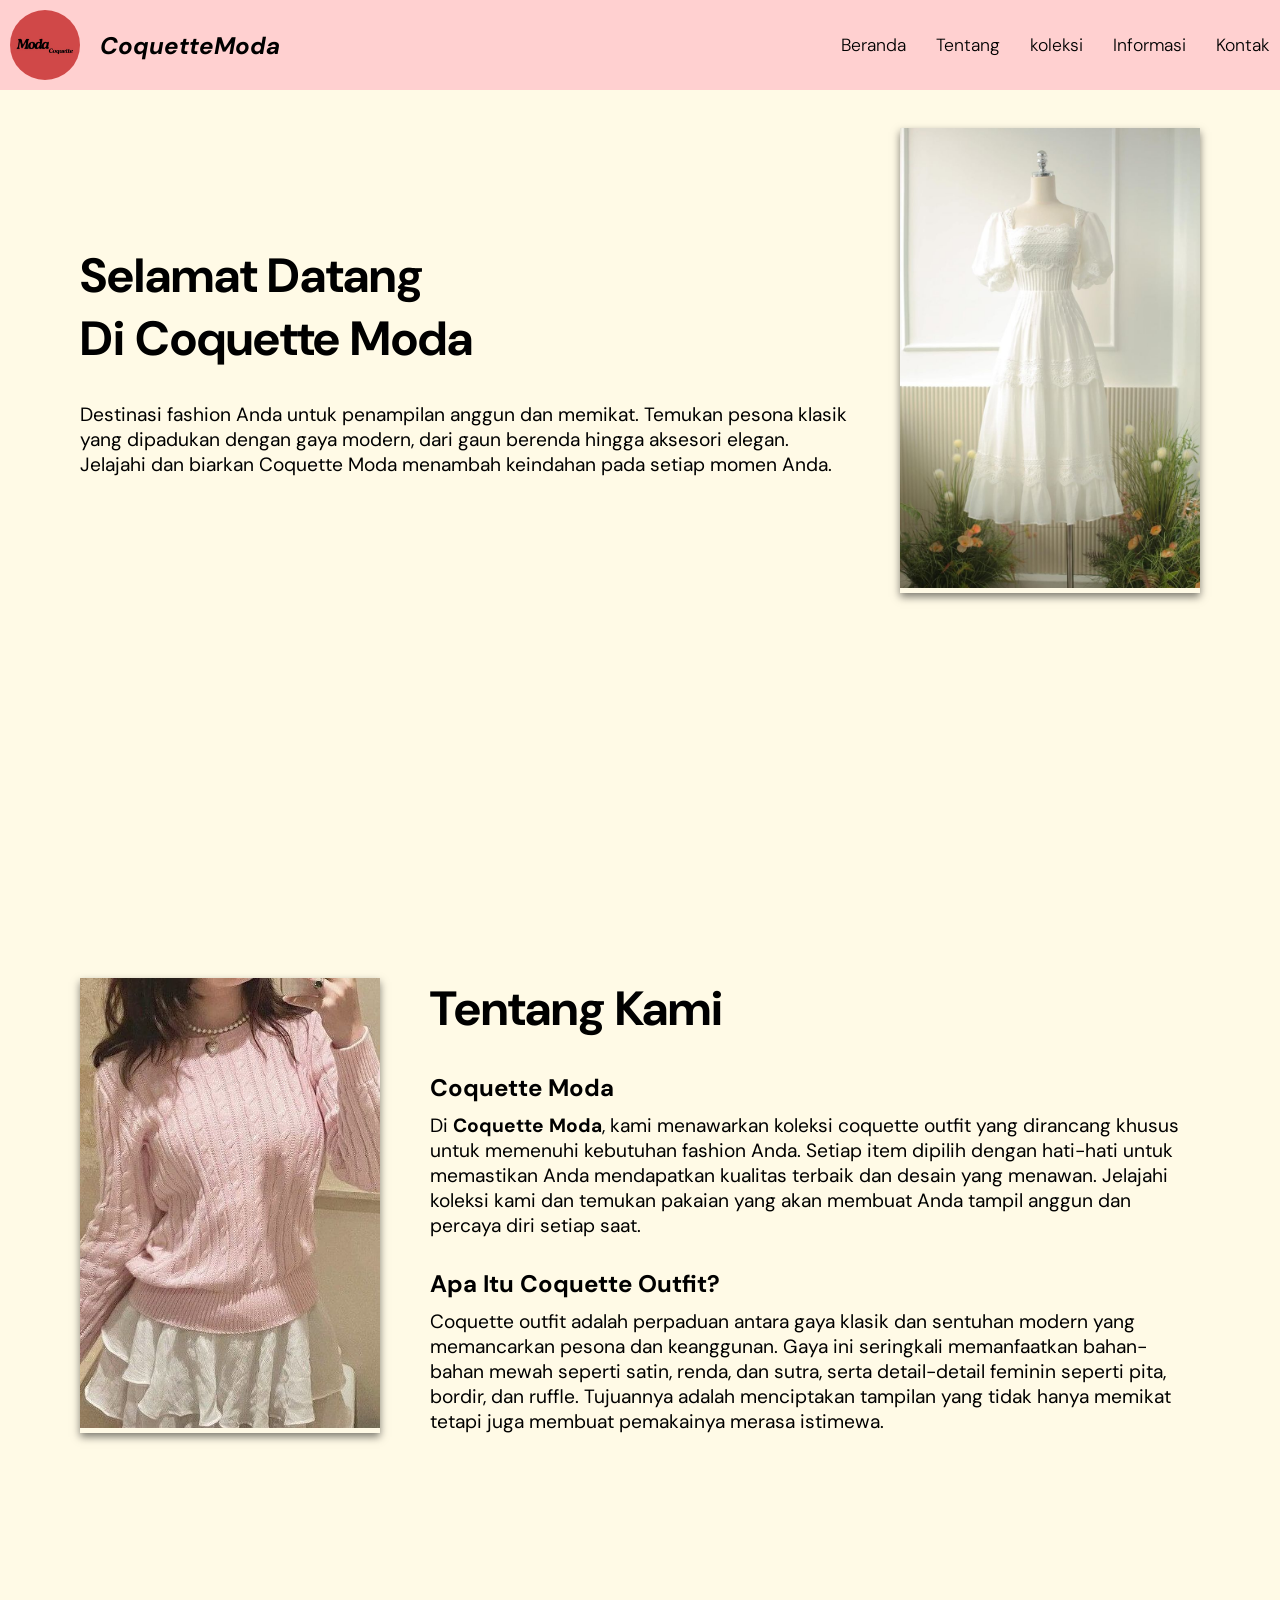
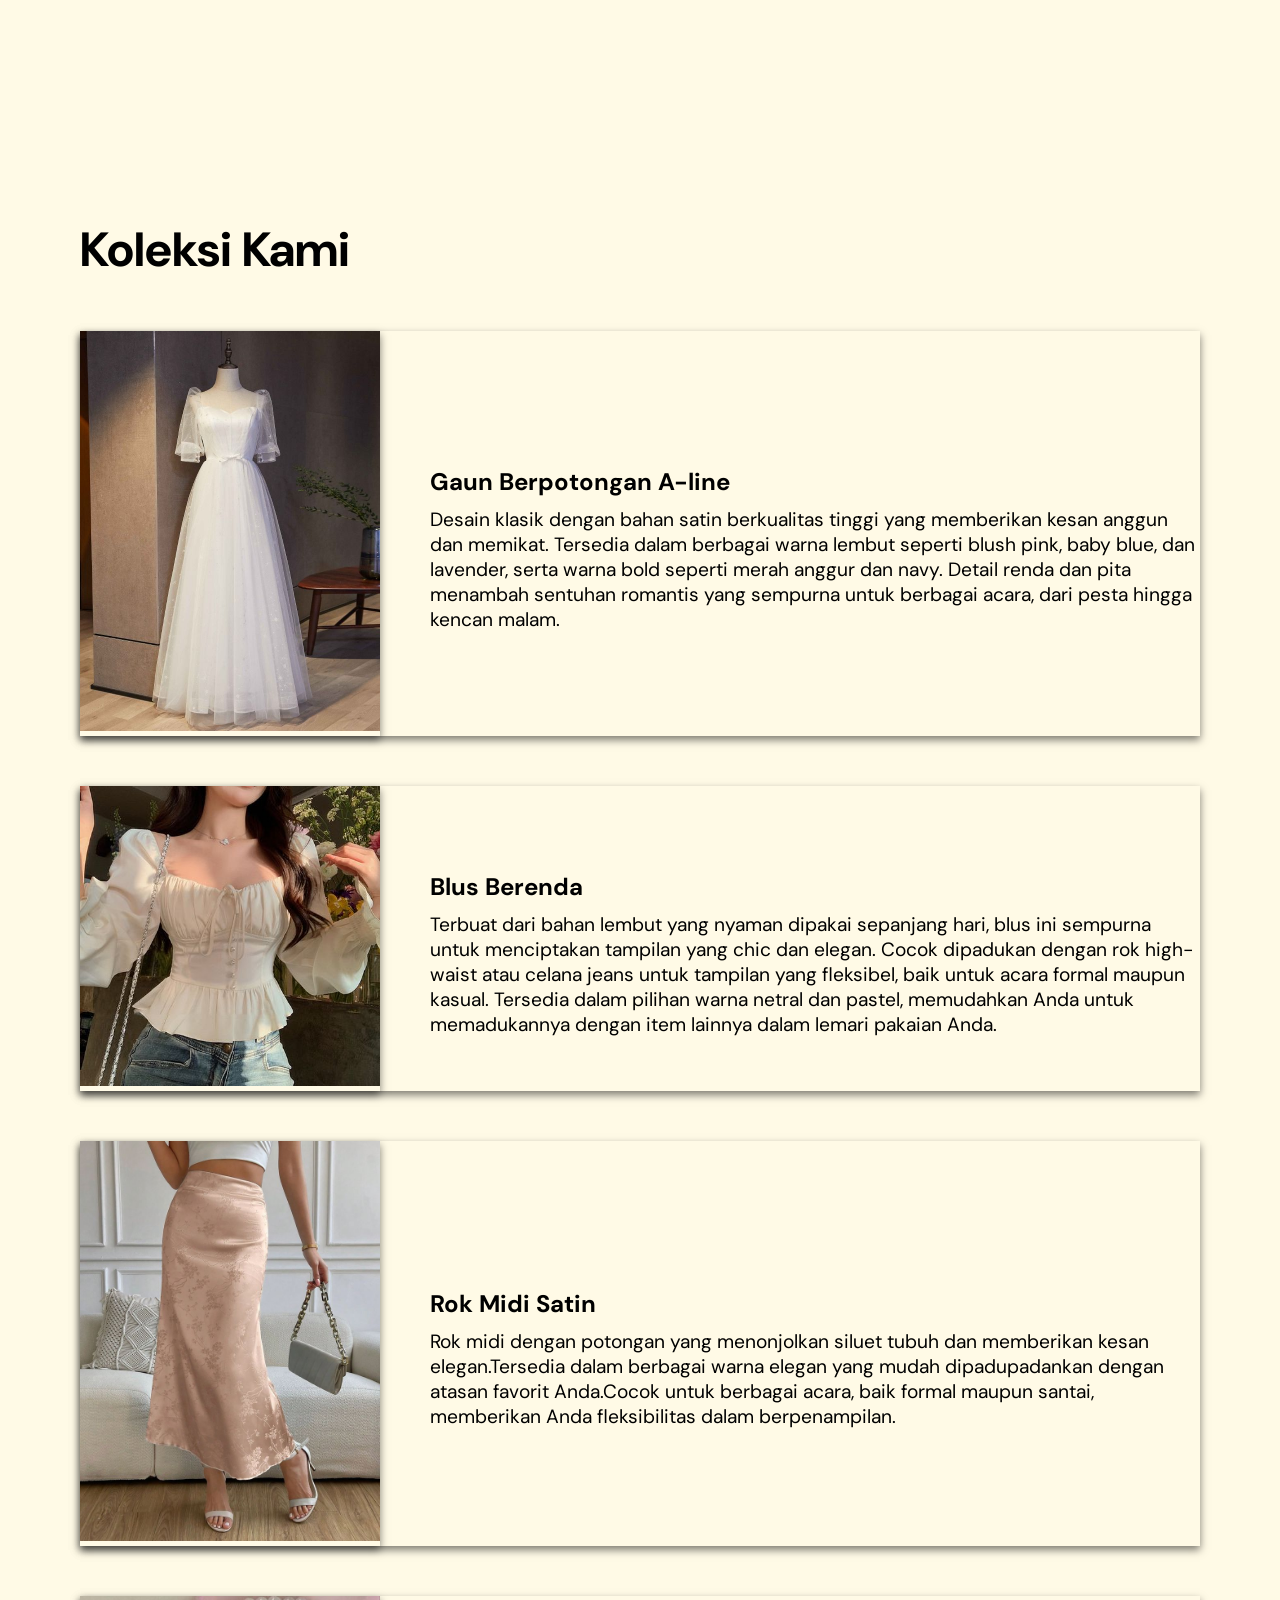
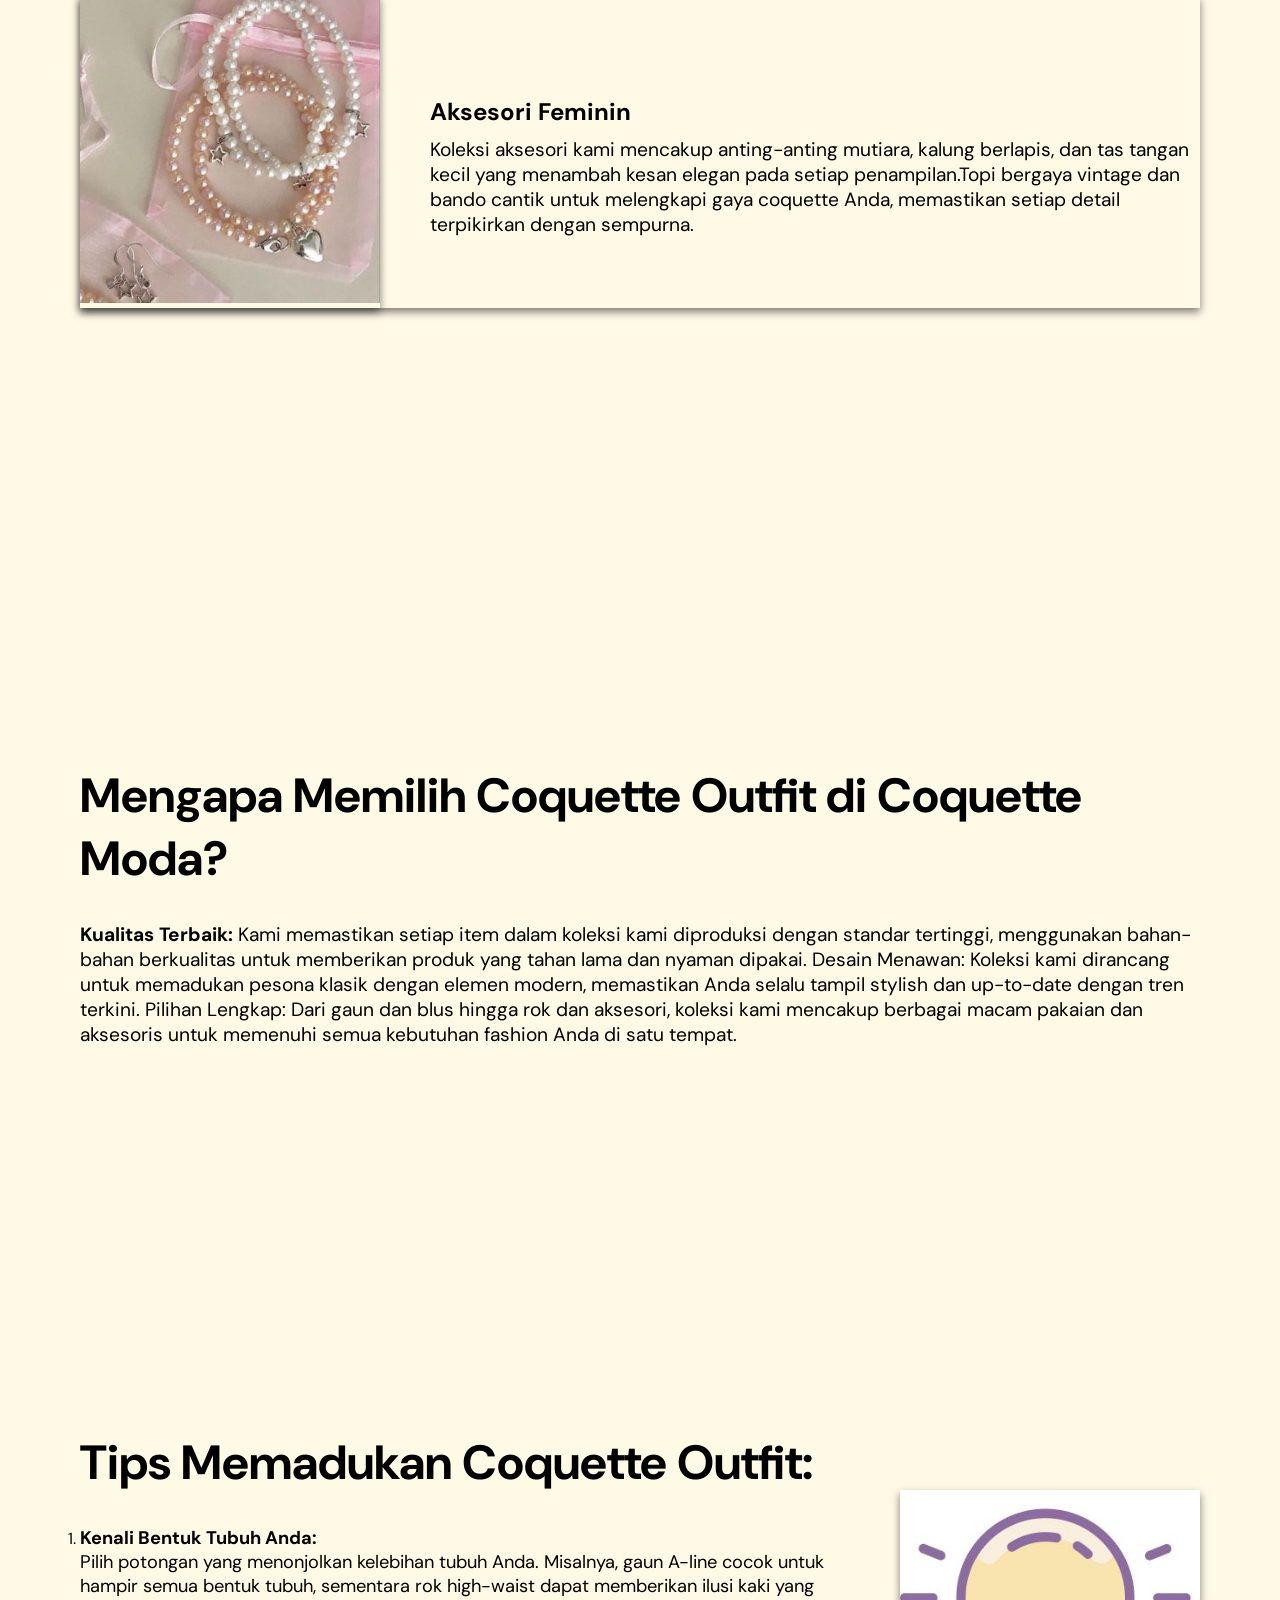
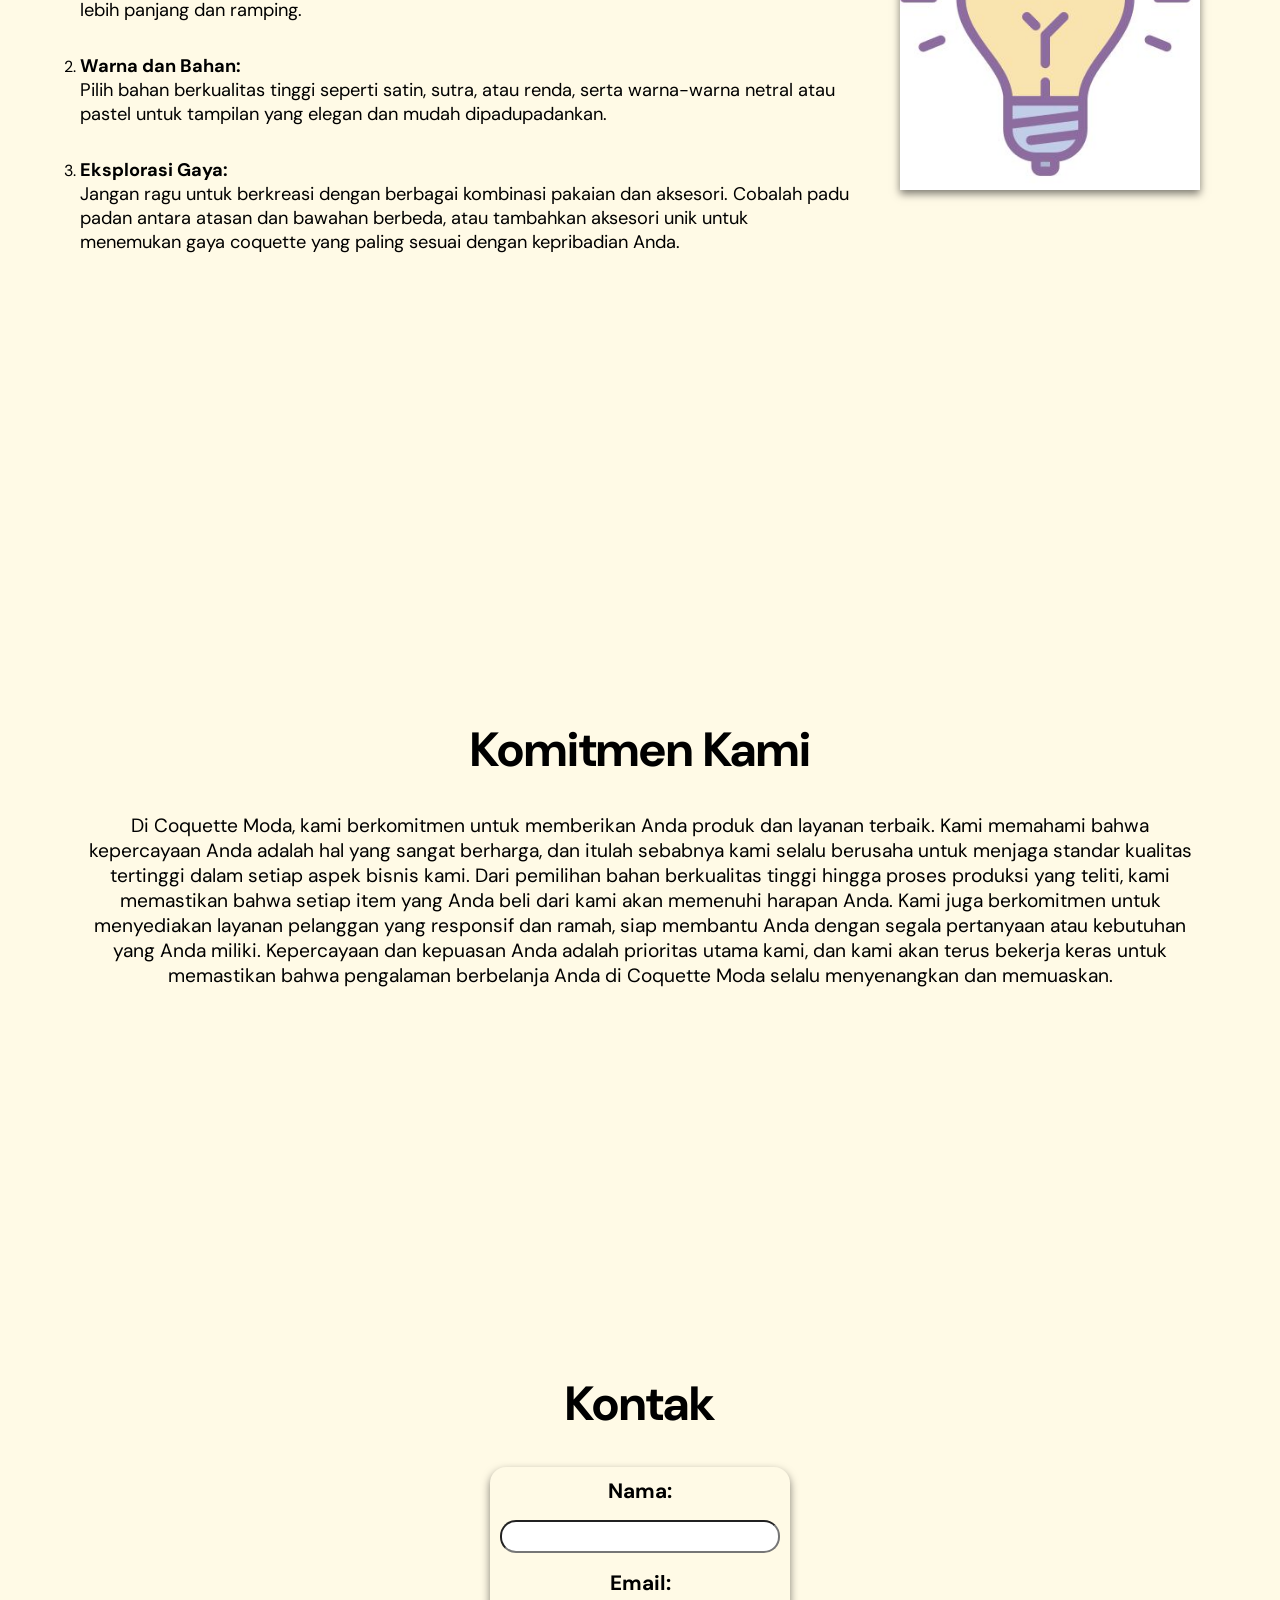
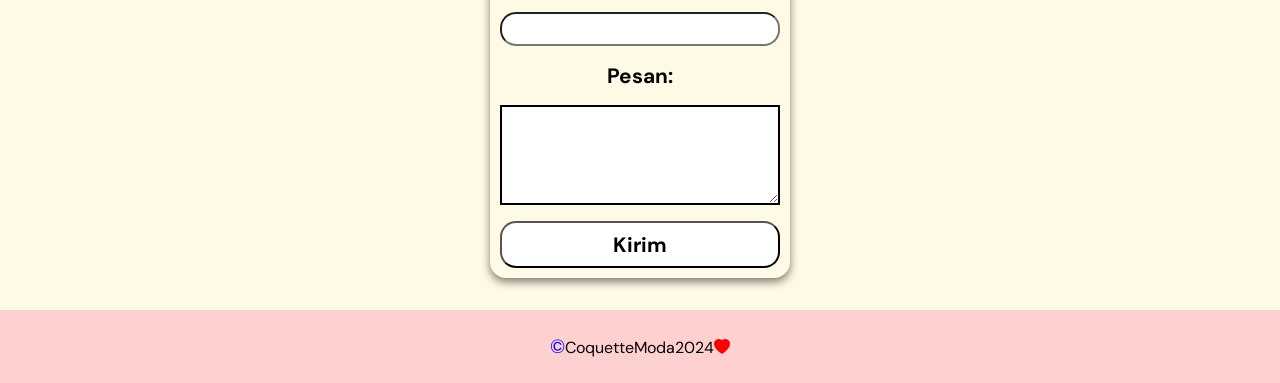
==== index.html @ 528ee2c7 "Mengganti nama file" ====
<!DOCTYPE html>
<html lang="en">
<head>
    <meta charset="UTF-8">
    <meta name="viewport" content="width=device-width, initial-scale=1.0">
    <title>Coquette</title>
    <link rel="stylesheet" href="css/style.css">
    <!-- font -->
    <link rel="preconnect" href="https://fonts.googleapis.com">
    <link rel="preconnect" href="https://fonts.gstatic.com" crossorigin>
    <link href="https://fonts.googleapis.com/css2?family=DM+Sans:ital,opsz,wght@0,9..40,100..1000;1,9..40,100..1000&display=swap" rel="stylesheet">
    <!-- icons -->
    <link rel="stylesheet" href="https://cdn.jsdelivr.net/npm/bootstrap-icons@1.11.3/font/bootstrap-icons.min.css">
</head>
<body>
    <header>
        <div class="logo">
            <img src="img/logo.jpg" alt="Logo Coquetee">
            <h1>CoquetteModa</h1>
        </div>
        <nav>
            <ul class="navbar" id="navbarHidden">
                <li><a href="#">Beranda</a></li>
                <li><a href="#tentangKami">Tentang</a></li>
                <li><a href="#koleksi">koleksi</a></li>
                <li class="dropdown">
                    <a>Informasi</a>
                    <ul class="dropdown-menu">
                        <li><a href="#mengapa">Mengapa</a></li>
                        <li><a href="#tips">Tips</a></li>
                        <li><a href="#komitmen">Komitmen</a></li>
                      </ul>
                </li>
                <li><a href="#kontak">Kontak</a></li>
            </ul>
            <div class="navbarList" id="navbarList">
                <i class="bi bi-list"></i>
            </div>
        </nav>
    </header>
    <main>
        <section class="beranda" id="beranda">
            <div class="content">
                <article>
                    <h2>Selamat Datang <br>Di Coquette Moda</h2>
                </article>
                <article>
                    <p>Destinasi fashion Anda untuk penampilan anggun dan memikat. Temukan pesona klasik yang dipadukan dengan gaya modern, dari gaun berenda hingga aksesori elegan. Jelajahi dan biarkan Coquette Moda menambah keindahan pada setiap momen Anda.</p>
                </article>
            </div>
            <aside>
                <img src="img/foto1.jpg">
            </aside>
        </section>
        <section class="tentangKami" id="tentangKami">
            <aside>
                <img src="img/foto2.jpg">
            </aside>
            <div class="content">
                <article>
                    <h2>Tentang Kami</h2>
                </article>
                <article>
                    <h3>Coquette Moda</h3>
                    <p>Di <strong>Coquette Moda</strong>, kami menawarkan koleksi coquette outfit yang dirancang khusus untuk memenuhi kebutuhan fashion Anda. Setiap item dipilih dengan hati-hati untuk memastikan Anda mendapatkan kualitas terbaik dan desain yang menawan. Jelajahi koleksi kami dan temukan pakaian yang akan membuat Anda tampil anggun dan percaya diri setiap saat.      </p>              
                </article>
                <article>
                    <h3>Apa Itu Coquette Outfit?</h3>
                    <p>Coquette outfit adalah perpaduan antara gaya klasik dan sentuhan modern yang memancarkan pesona dan keanggunan. Gaya ini seringkali memanfaatkan bahan-bahan mewah seperti satin, renda, dan sutra, serta detail-detail feminin seperti pita, bordir, dan ruffle. Tujuannya adalah menciptakan tampilan yang tidak hanya memikat tetapi juga membuat pemakainya merasa istimewa.</p>
                </article>
            </div>
        </section>
        <section class="koleksi" id="koleksi">
            <h2>Koleksi Kami</h2> 
            <div class="container">
                <aside>
                    <img src="img/koleksi1.jpg">
                </aside>
                <div class="content">
                    <article>
                        <h3>Gaun Berpotongan A-line</h3>
                        <p>Desain klasik dengan bahan satin berkualitas tinggi yang memberikan kesan anggun dan memikat. Tersedia dalam berbagai warna lembut seperti blush pink, baby blue, dan lavender, serta warna bold seperti merah anggur dan navy. Detail renda dan pita menambah sentuhan romantis yang sempurna untuk berbagai acara, dari pesta hingga kencan malam.<p>           
                    </article>                
                </div>
            </div>
            <div class="container">
                <aside>
                    <img src="img/koleksi2.jpg">
                </aside>
                <div class="content">
                    <article>
                        <h3> Blus Berenda</h3>
                        <p>Terbuat dari bahan lembut yang nyaman dipakai sepanjang hari, blus ini sempurna untuk menciptakan tampilan yang chic dan elegan. Cocok dipadukan dengan rok high-waist atau celana jeans untuk tampilan yang fleksibel, baik untuk acara formal maupun kasual. Tersedia dalam pilihan warna netral dan pastel, memudahkan Anda untuk memadukannya dengan item lainnya dalam lemari pakaian Anda.</p>              
                    </article>                
                </div>
            </div>
            <div class="container">
                <aside>
                    <img src="img/koleksi3.jpg">
                </aside>
                <div class="content">
                    <article>
                        <h3>Rok Midi Satin</h3>
                        <p>Rok midi dengan potongan yang menonjolkan siluet tubuh dan memberikan kesan elegan.Tersedia dalam berbagai warna elegan yang mudah dipadupadankan dengan atasan favorit Anda.Cocok untuk berbagai acara, baik formal maupun santai, memberikan Anda fleksibilitas dalam berpenampilan.</p>              
                    </article>                
                </div>
            </div>
            <div class="container">
                <aside>
                    <img src="img/koleksi4.jpg">
                </aside>
                <div class="content">
                    <article>
                        <h3> Aksesori Feminin</h3>
                        <p>Koleksi aksesori kami mencakup anting-anting mutiara, kalung berlapis, dan tas tangan kecil yang menambah kesan elegan pada setiap penampilan.Topi bergaya vintage dan bando cantik untuk melengkapi gaya coquette Anda, memastikan setiap detail terpikirkan dengan sempurna.</p>             
                    </article>                
                </div>
            </div>
        </section>
        <section class="mengapa" id="mengapa">
            <div class="content">
                <article>
                    <h2>Mengapa Memilih Coquette Outfit di Coquette Moda?</h2>
                </article>
                <article>
                    <p><strong>Kualitas Terbaik:</strong> Kami memastikan setiap item dalam koleksi kami diproduksi dengan standar tertinggi, menggunakan bahan-bahan berkualitas untuk memberikan produk yang tahan lama dan nyaman dipakai. Desain Menawan: Koleksi kami dirancang untuk memadukan pesona klasik dengan elemen modern, memastikan Anda selalu tampil stylish dan up-to-date dengan tren terkini. Pilihan Lengkap: Dari gaun dan blus hingga rok dan aksesori, koleksi kami mencakup berbagai macam pakaian dan aksesoris untuk memenuhi semua kebutuhan fashion Anda di satu tempat.</p>
                </article>
            </div>
        </section>
        <section class="tips" id="tips">
            <div class="content">
                <article>
                    <h2>Tips Memadukan Coquette Outfit:</h2>
                </article>
                <article>
                    <ol>
                        <li>
                            <p><strong>Kenali Bentuk Tubuh Anda:</strong><br> Pilih potongan yang menonjolkan kelebihan tubuh Anda. Misalnya, gaun A-line cocok untuk hampir semua bentuk tubuh, sementara rok high-waist dapat memberikan ilusi kaki yang lebih panjang dan ramping.</p>
                        </li>
                        <li>
                            <p><strong>Warna dan Bahan:</strong><br> Pilih bahan berkualitas tinggi seperti satin, sutra, atau renda, serta warna-warna netral atau pastel untuk tampilan yang elegan dan mudah dipadupadankan.</p>
                        </li>
                        <li>
                            <p><strong>Eksplorasi Gaya:</strong><br> Jangan ragu untuk berkreasi dengan berbagai kombinasi pakaian dan aksesori. Cobalah padu padan antara atasan dan bawahan berbeda, atau tambahkan aksesori unik untuk menemukan gaya coquette yang paling sesuai dengan kepribadian Anda.</p>
                        </li>
                    </ol>
                </article>
            </div>
            <aside>
                <img src="img/tips.jpg">
            </aside>
        </section>
        <section class="komitmen" id="komitmen">
            <div class="content">
                <article>
                    <h2>Komitmen Kami</h2>
                </article>
                <article>
                    <p>Di Coquette Moda, kami berkomitmen untuk memberikan Anda produk dan layanan terbaik. Kami memahami bahwa kepercayaan Anda adalah hal yang sangat berharga, dan itulah sebabnya kami selalu berusaha untuk menjaga standar kualitas tertinggi dalam setiap aspek bisnis kami. Dari pemilihan bahan berkualitas tinggi hingga proses produksi yang teliti, kami memastikan bahwa setiap item yang Anda beli dari kami akan memenuhi harapan Anda. Kami juga berkomitmen untuk menyediakan layanan pelanggan yang responsif dan ramah, siap membantu Anda dengan segala pertanyaan atau kebutuhan yang Anda miliki. Kepercayaan dan kepuasan Anda adalah prioritas utama kami, dan kami akan terus bekerja keras untuk memastikan bahwa pengalaman berbelanja Anda di Coquette Moda selalu menyenangkan dan memuaskan.</p>
                </article>
            </div>
        </section>
        <section class="kontak" id="kontak">
            <div class="content">
                <article>
                    <h2>Kontak</h2>
                </article>
                <form>
                    <label for="name">Nama:</label>
                    <input type="text" id="name" name="name" required>
                    
                    <label for="email">Email:</label>
                    <input type="email" id="email" name="email" required>
                    
                    <label for="message">Pesan:</label>
                    <textarea id="message" name="message" required></textarea>
                    
                    <button type="submit">Kirim</button>
                </form>  
            </div>
        </section>
    </main>
    <footer><p><span>&copy;</span>CoquetteModa2024<i class="bi bi-heart-fill"></i></p></footer>
    <script src="style.js"></script>
</body>
</html>
---- css/style.css ----
*{
    font-family: 'DM Sans', sans-serif;
    margin: 0;
    padding: 0;
    box-sizing: border-box;
}

html{
    background-color: #FFFAE6;
    scroll-behavior: smooth;
    overflow-x: hidden;
}

header{
    display: flex;
    align-items: center;
    justify-content: space-between;
    width: 100%;
    background-color: #FFD0D0;
    padding: 10px;
    position: fixed;
    top: 0;
    left: 0;
}

header .logo img{
    border-radius: 100% ;
    width: 70px;
}

header .logo{
    display: flex;
    align-items: center;
    gap: 20px;
}

h1{
    font-weight: 700;
    font-size: 1.5rem;
    font-style: italic;
}

.navbar{
    display: flex;
    gap: 30px;
    list-style-type: none;
}

.navbar a{
    text-decoration: none;
    color: black;
    font-weight: 300;
    font-size: 1.1rem;
}

nav a:hover{
    color: #FF5F00;
    text-decoration: underline;
    transition: all 0.5s ease;
}

nav .navbarList{
    display: none;

}

/* dropdown */
.dropdown:hover .dropdown-menu {
    display: flex;
    flex-direction: column;
    gap: 20px;
    padding: 10px;
  }

.dropdown-menu {
    display: none;
    position: absolute;
    background-color: #fff;
    min-width: 120px;
    box-shadow: 0px 8px 16px 0px rgba(0,0,0,0.2);
    z-index: 1;
}

.dropdown-menu li{
    list-style-type: none;
    text-align: center;
    padding: 0;
}

.dropdown-menu li a {
    color: black;
    text-decoration: none;
}
  
.dropdown-menu li a:hover {
    color: #FF5F00;
}

section{
    margin: 8rem 5rem;
    padding: 8rem 0px;
    gap: 50px;
    display: flex;
}

aside{
    box-shadow: 0px 4px 8px rgba(0, 0, 0, 0.5);
    padding: 0;
}

aside img{
    width: 300px;
}

.content h2{
    font-size: 3rem;
    margin-bottom: 2rem;
}

.content h3{
    margin: 30px 0px 10px;
    font-size: 1.5rem;
}

article p{
    font-size: 1.2rem;
}
/* beranda */
.beranda{
    padding-top: 0px;
    align-items: center;
}

/* tentangkami */
.tentangKami{
    gap: 50px;
    align-items: center;
}

/* koleksi */
.koleksi{
    align-items: center;
    flex-wrap: wrap;
}

.koleksi h2{
    font-size: 3rem;
}

.container{
    align-items: center;
    display: flex;
    gap: 50px;
    box-shadow: 0px 4px 8px rgba(0, 0, 0, 0.5);
}

/* mengapa */
.mengapa h2{
    padding-top: 4.5rem;
}

/* tips */
.tips{
    align-items: center;
}

.tips ol{
    display: flex;
    flex-direction: column;
    gap: 2rem;
}

.tips p{
    font-size: 1.14rem;
}

.tips aside{
    box-shadow: none;
}

.tips img{
    box-shadow: 0px 4px 8px rgba(0, 0, 0, 0.5);
}

/* komitmen */
.komitmen{
    text-align: center;
}

.komitmen .content{
    padding-top: 5rem;
}

/* kontak */
.kontak{
    text-align: center;
    justify-content: center;
    margin: 8rem 5rem 2rem;
    padding: 8rem 0rem 0rem ;
}

.kontak form{
    display: flex;
    flex-direction: column;
    gap: 1rem;
    width: 300px; 
    background-color: transparent;
    padding: 10px;
    box-shadow: 0px 4px 8px rgba(0, 0, 0, 0.5);
    border-radius: 1rem;

}

.kontak input{
    padding: 0.4rem;
    text-align: center;
    border-radius: 1rem;
}

.kontak textarea{
    height: 100px;
    padding: 0.5rem;
    overflow-y: scroll;
    border: 2px solid black;
}

.kontak label, button{
    font-size: 1.3rem;
    font-weight: bold;
    
}

.kontak button{
    padding: 0.5rem;
    border-radius: 1rem;
    text-align: center;
    background-color: #fff;
}

.kontak button:hover{
    background-color: #FFD0D0;
}

/* footer */
footer{
    background-color: #FFD0D0;
    padding: 1.5rem 0px;
    text-align: center;
}

footer span{
    color: blue;
    font-size: 1.2rem;
}

footer i{
    color: red;
}

@media screen and (max-width: 768px) {

    .navbar{
        display: none;

    }
    #navbarHidden{
        position: absolute;
        width: 250px;
        background-color: #FFD0D0;
        height: 100vh;
        top: 5.6rem;
        flex-direction: column;
        right: 0;
    }

    #navbarHidden a{
        text-decoration: none;
        color: black;
        font-weight: 300;
        font-size: 1.1rem;
    }

    #navbarHidden a:hover{
        color: #FF5F00;
    }

    #navbarHidden{
        list-style-type: none;
    }

    #navbarHidden li{
        padding-top: 2rem;
        padding-left: 2rem;
    }

    nav .navbarList{
        display: flex;
        font-size: 2rem;
    }

    nav .navbarList:hover{
        color: #fff;
    }

    #navbarHidden .dropdown-menu li{
        min-width: 100px;
        padding: 0;
    }

    section{
        flex-wrap: wrap;
    }

    aside img{
        max-width: 275px;
    }

    .container{
        flex-wrap: wrap;
        gap: 0;
    }

    .container p{
        font-size: 1rem;
    }

    .container article{
        padding: 1rem;
    }
}

@media screen and (max-width: 390px) {
    section{
        padding: 8rem 0;
        margin: 8rem 1rem;
    }

    .mengapa h2{
        padding-top: 0;
        font-size: 2.3rem;
    }

    .komitmen h2{
        font-size: 2.3rem;
    }

    .komitmen .content{
        padding-top: 0;
    }

    .tips h2{
        font-size: 2.3rem;
    }

    .kontak{
        padding: 0;
    }

    p{
        font-size: 0.5rem;
    }

    .tips ol ,.tips aside img{
        margin: 0 1rem;
    }
}
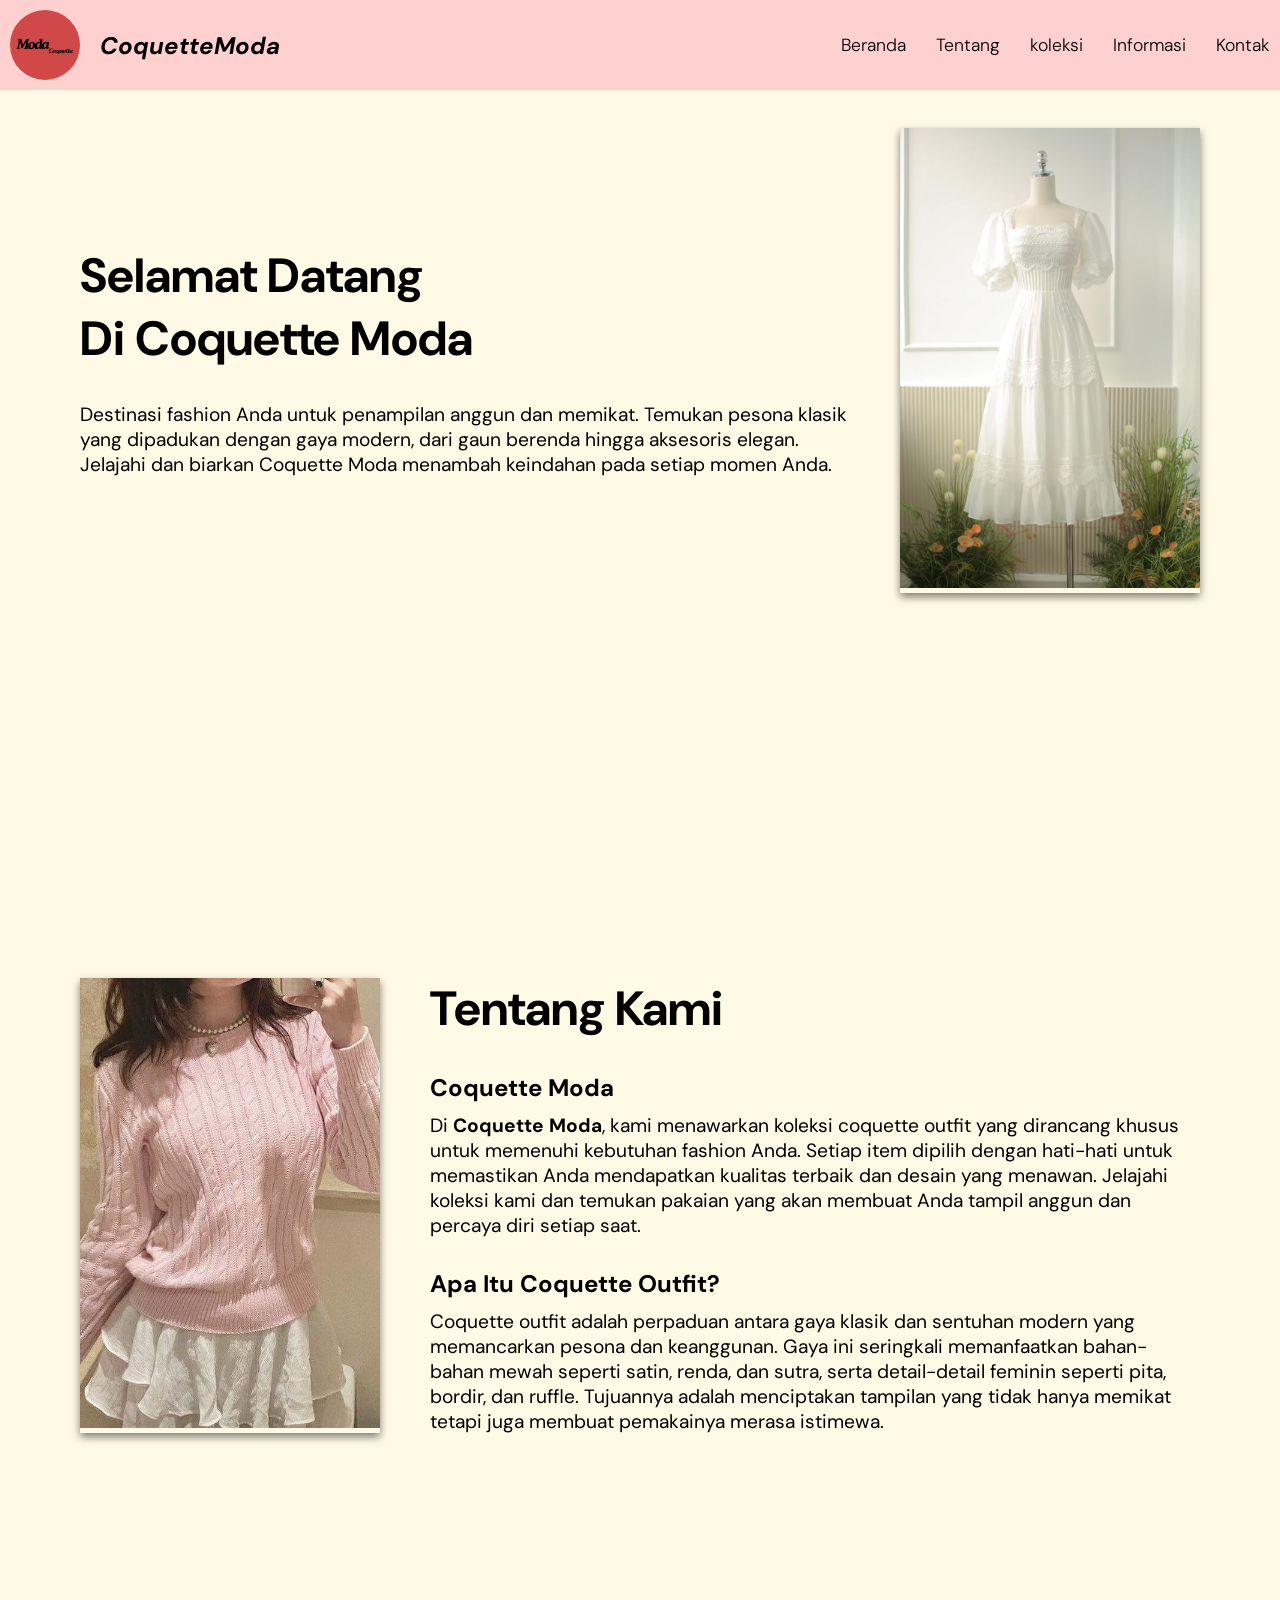
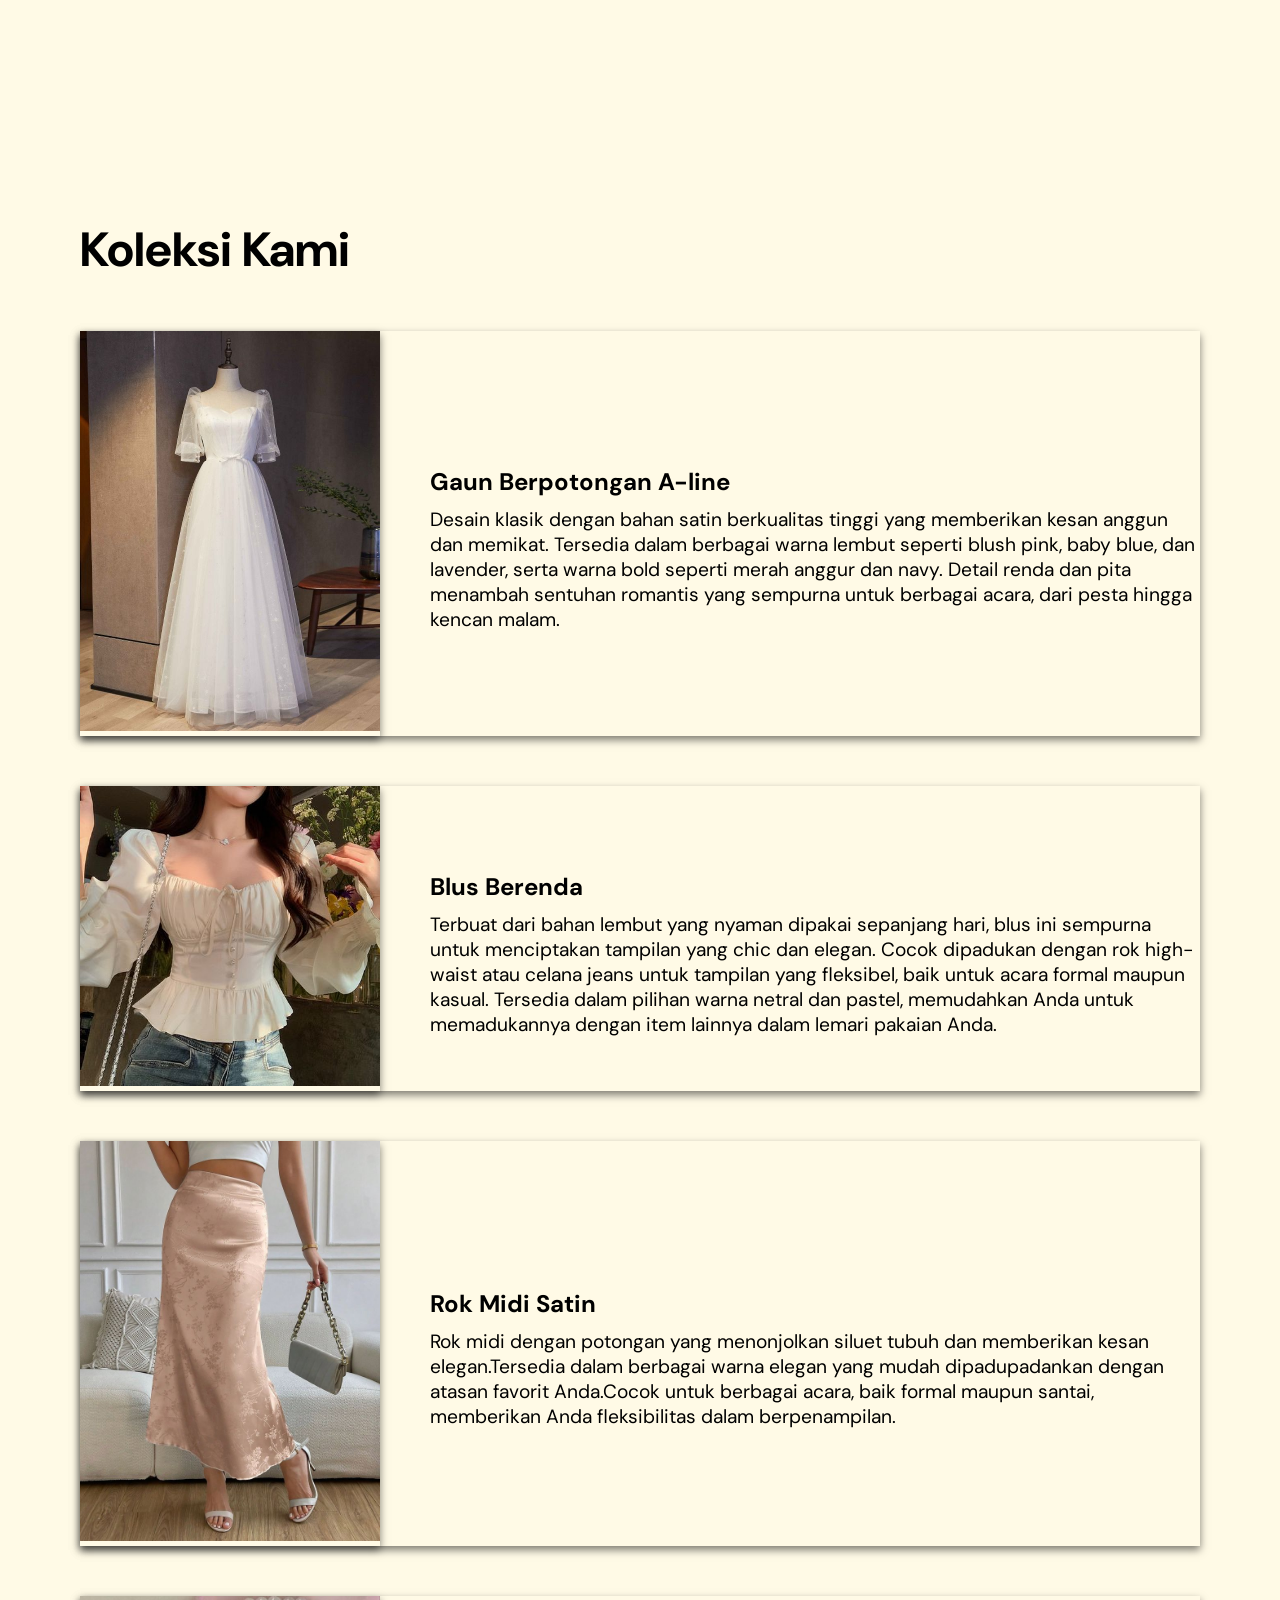
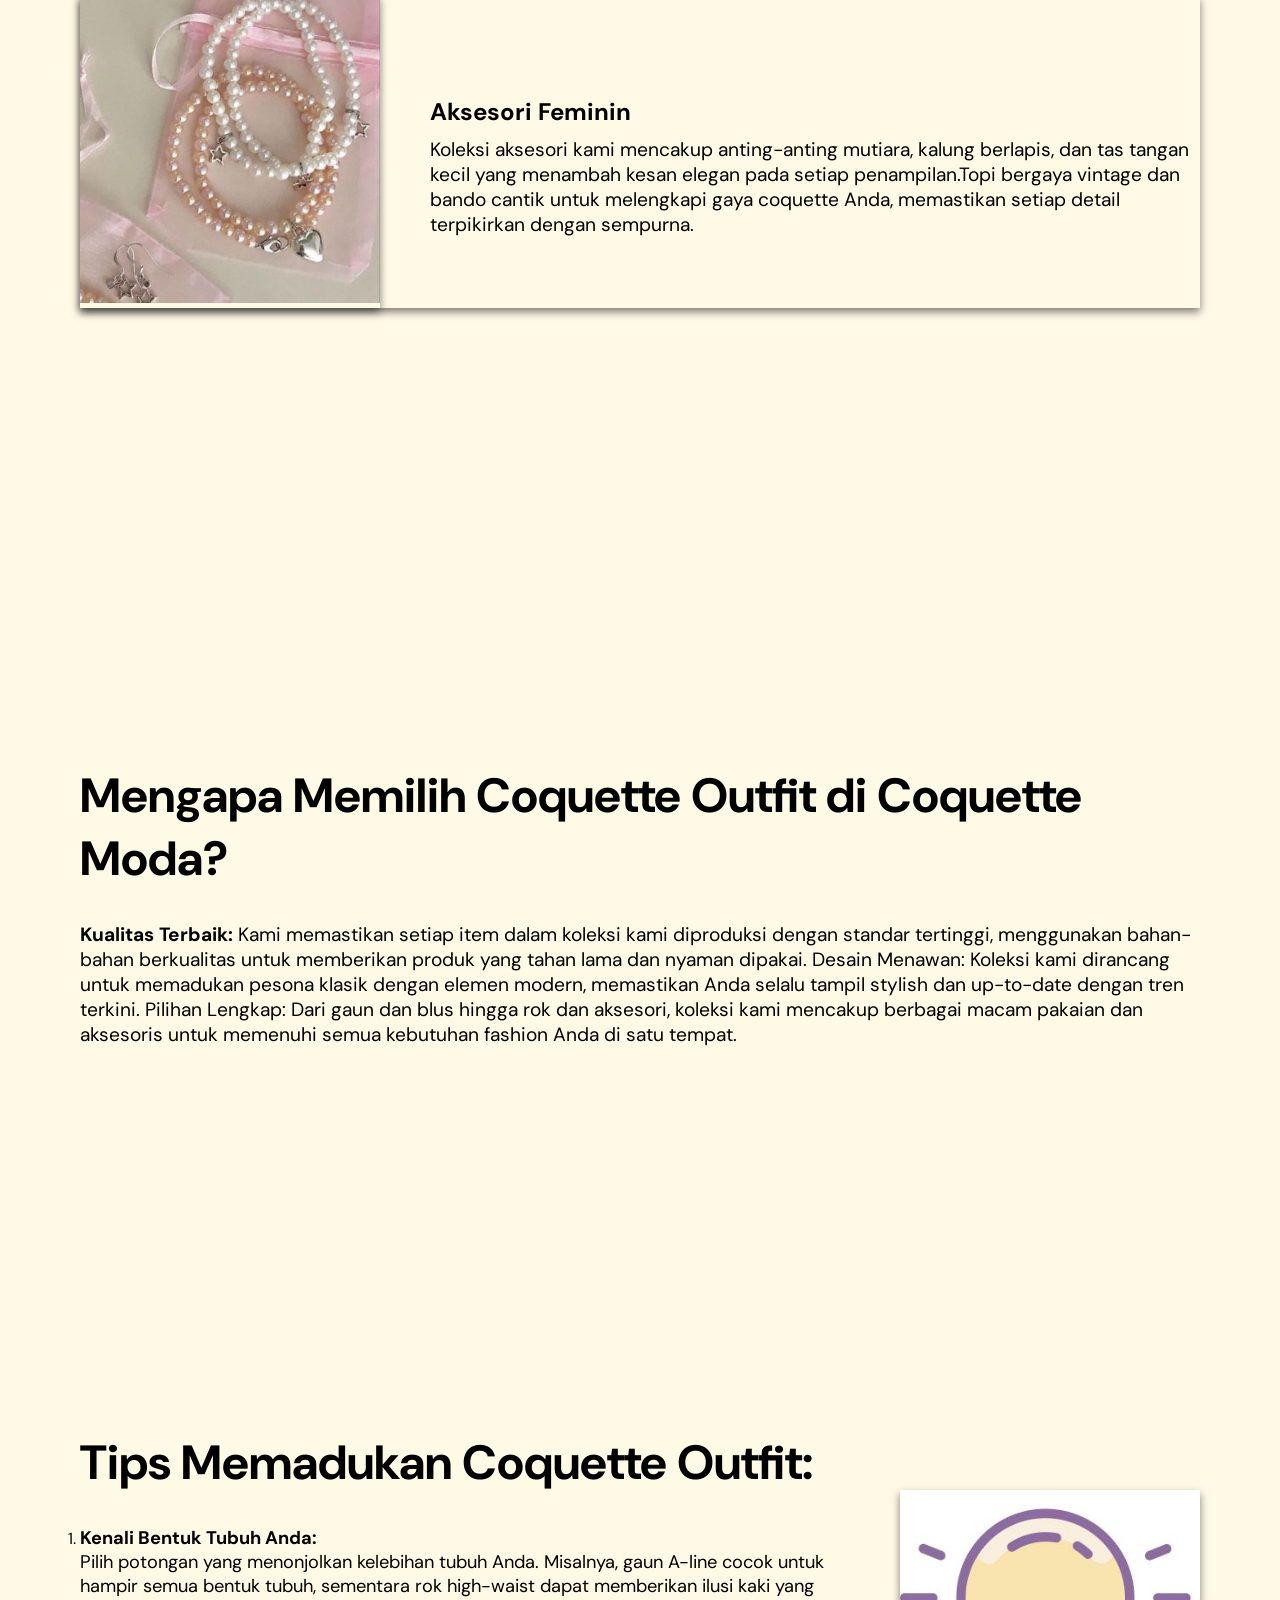
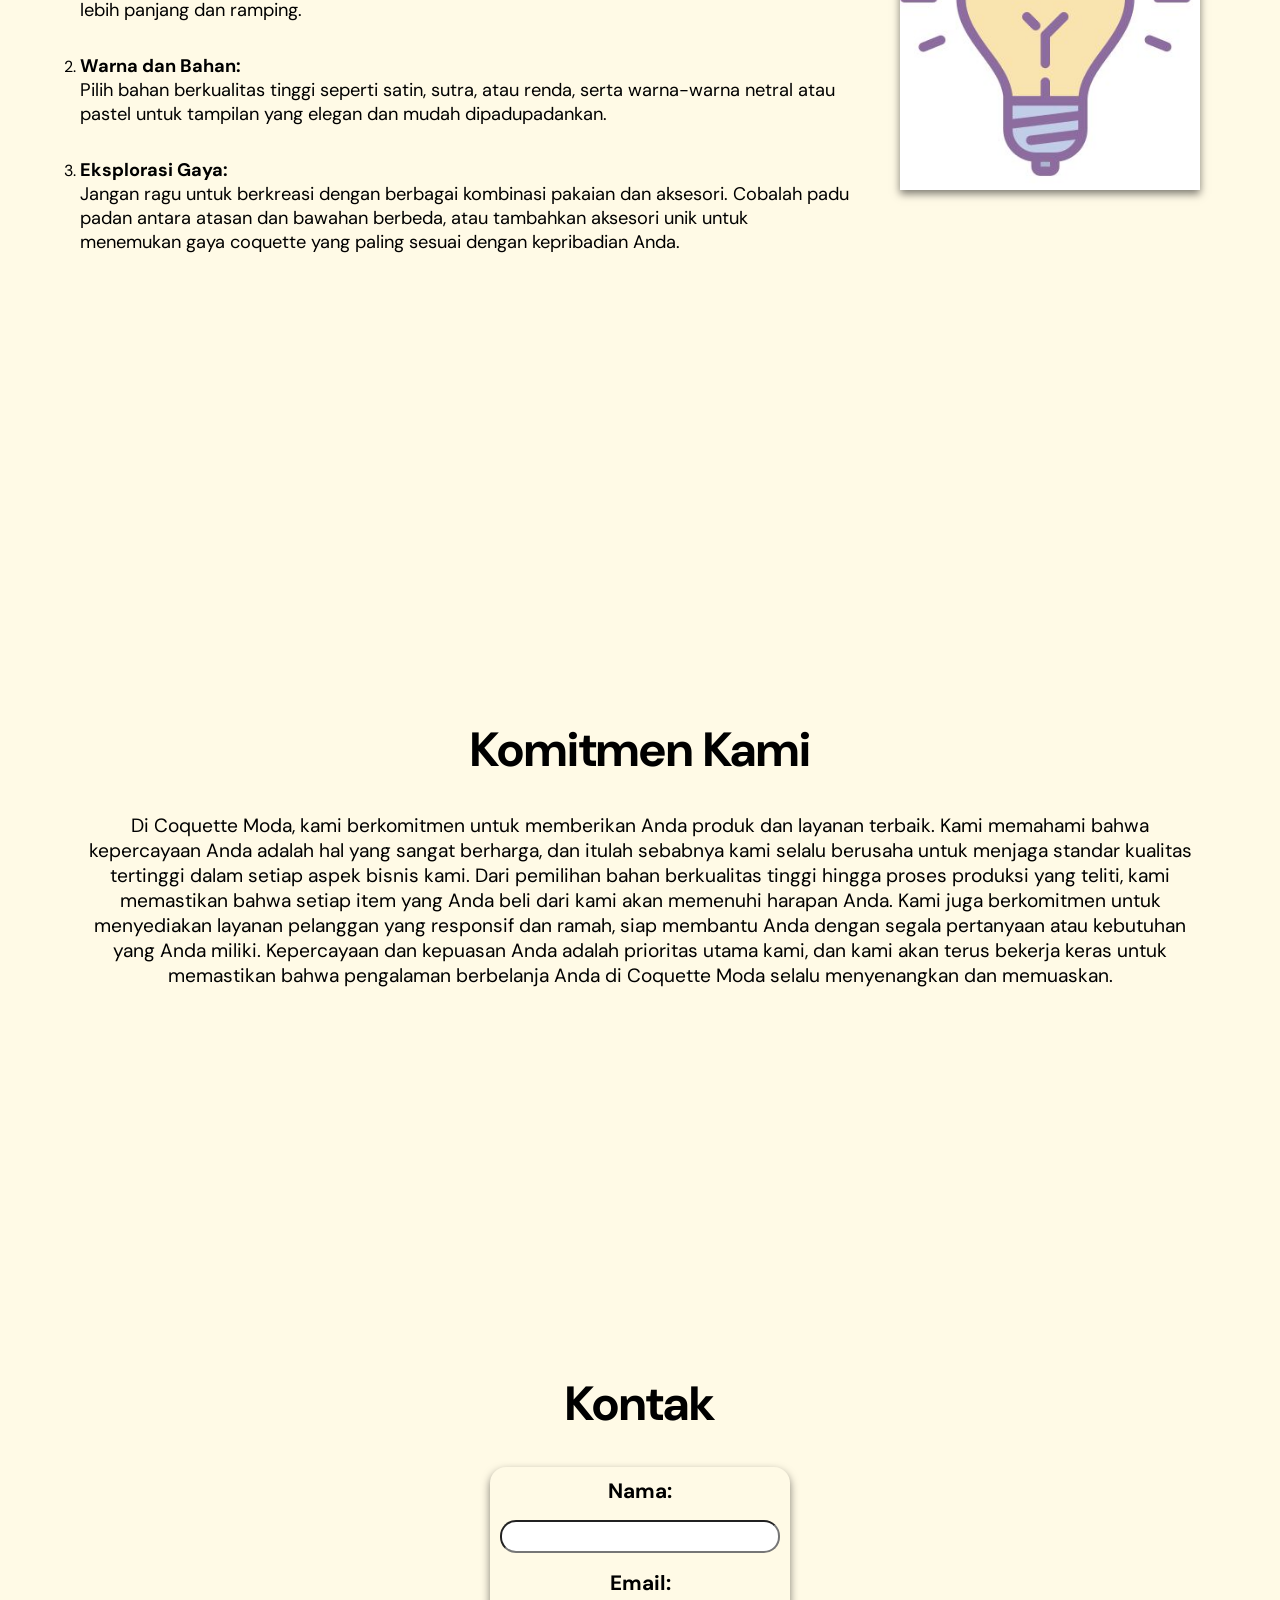
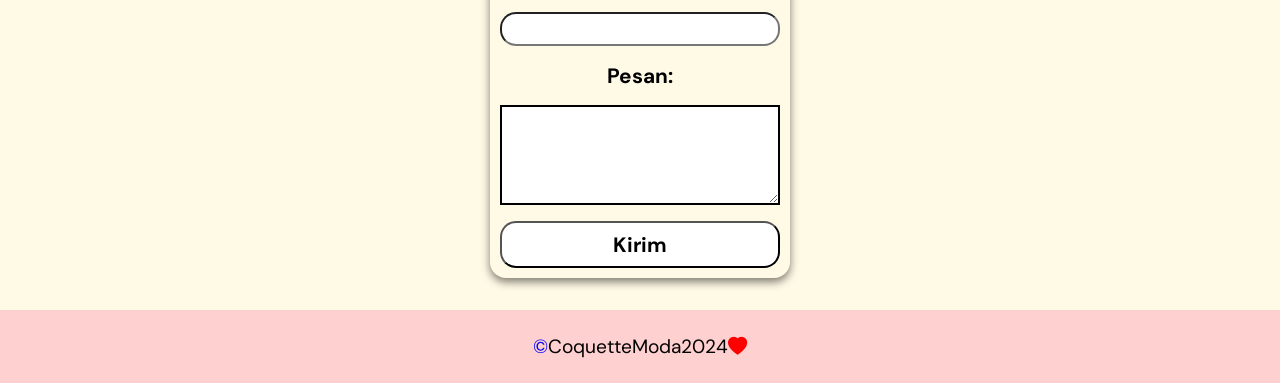
==== commit 47ae3300: "Menganti footer" ====
--- a/index.html
+++ b/index.html
@@ -45,7 +45,7 @@
                     <h2>Selamat Datang <br>Di Coquette Moda</h2>
                 </article>
                 <article>
-                    <p>Destinasi fashion Anda untuk penampilan anggun dan memikat. Temukan pesona klasik yang dipadukan dengan gaya modern, dari gaun berenda hingga aksesori elegan. Jelajahi dan biarkan Coquette Moda menambah keindahan pada setiap momen Anda.</p>
+                    <p>Destinasi fashion Anda untuk penampilan anggun dan memikat. Temukan pesona klasik yang dipadukan dengan gaya modern, dari gaun berenda hingga aksesoris elegan. Jelajahi dan biarkan Coquette Moda menambah keindahan pada setiap momen Anda.</p>
                 </article>
             </div>
             <aside>
--- a/css/style.css
+++ b/css/style.css
@@ -246,11 +246,12 @@
     background-color: #FFD0D0;
     padding: 1.5rem 0px;
     text-align: center;
+    font-size: 1.2rem;
 }
 
 footer span{
     color: blue;
-    font-size: 1.2rem;
+
 }
 
 footer i{
@@ -363,4 +364,8 @@
     .tips ol ,.tips aside img{
         margin: 0 1rem;
     }
+
+    footer p{
+        font-size: 1rem;
+    }
 }
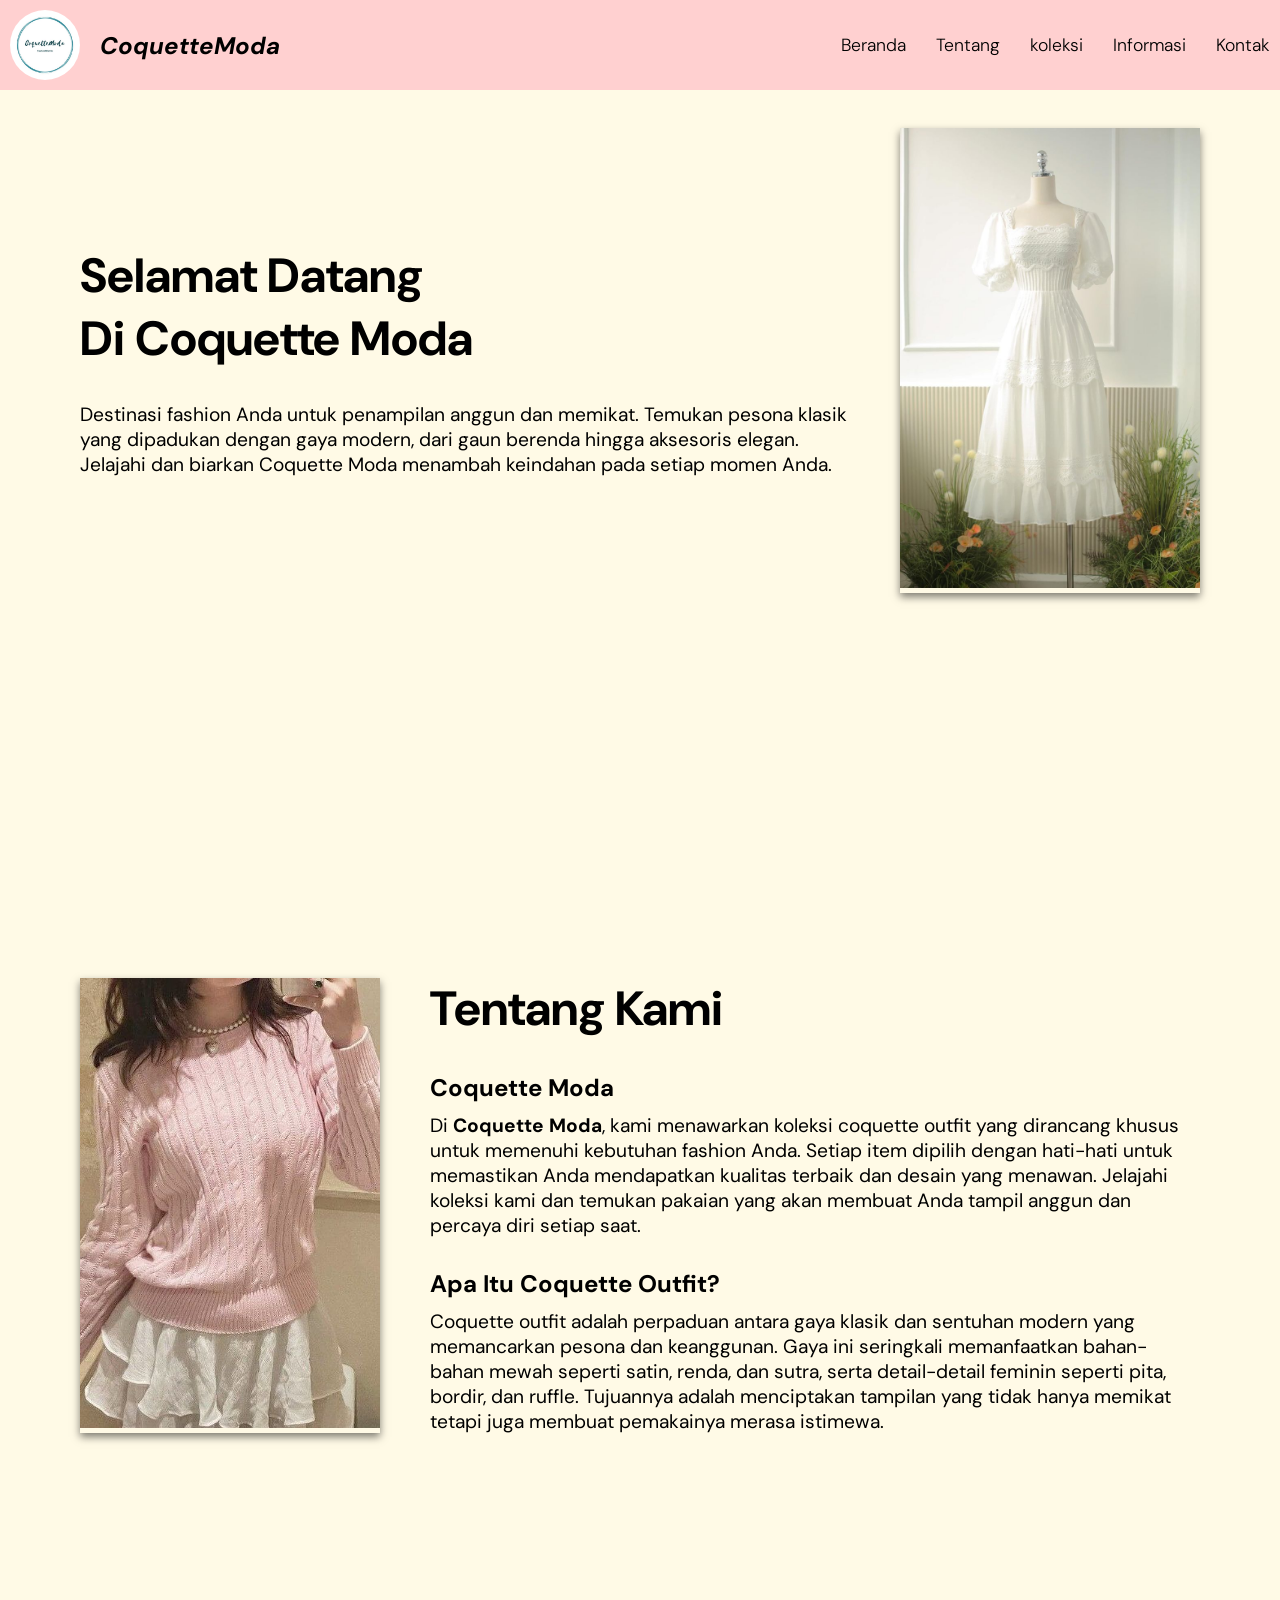
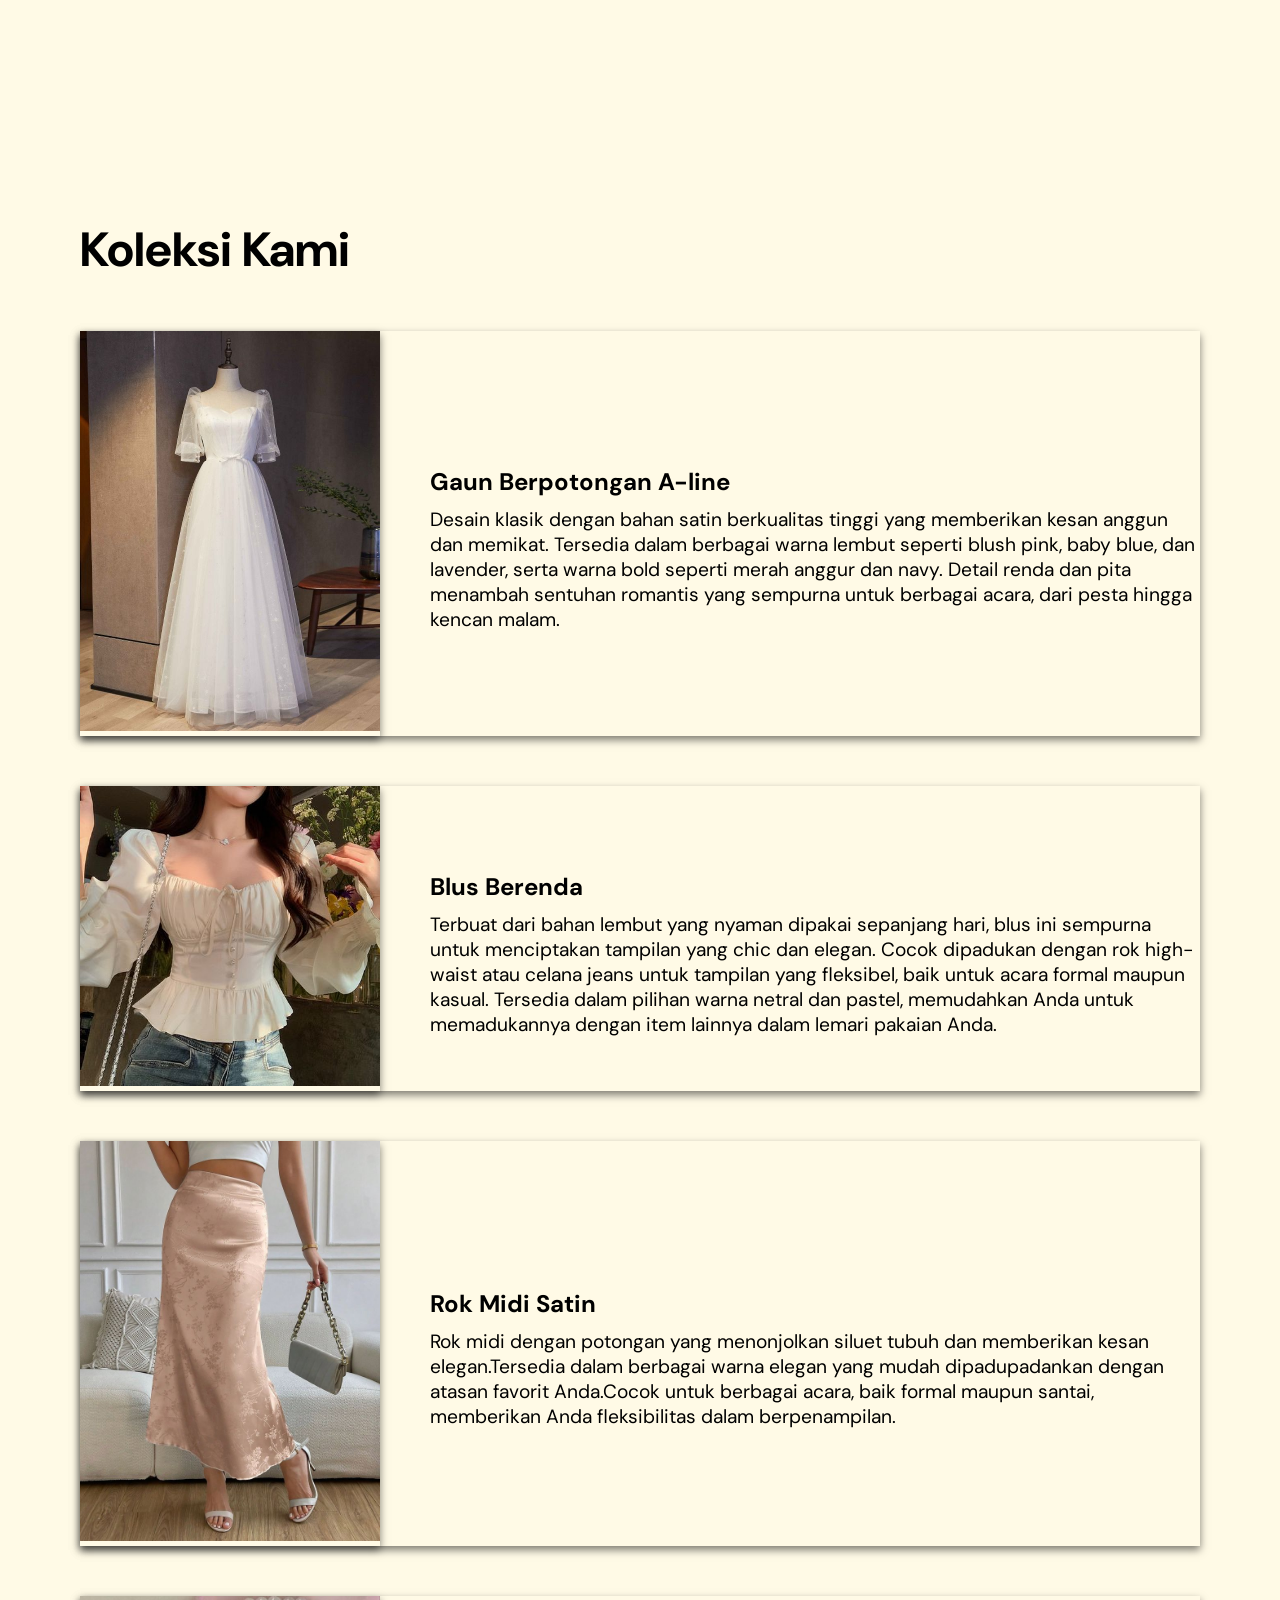
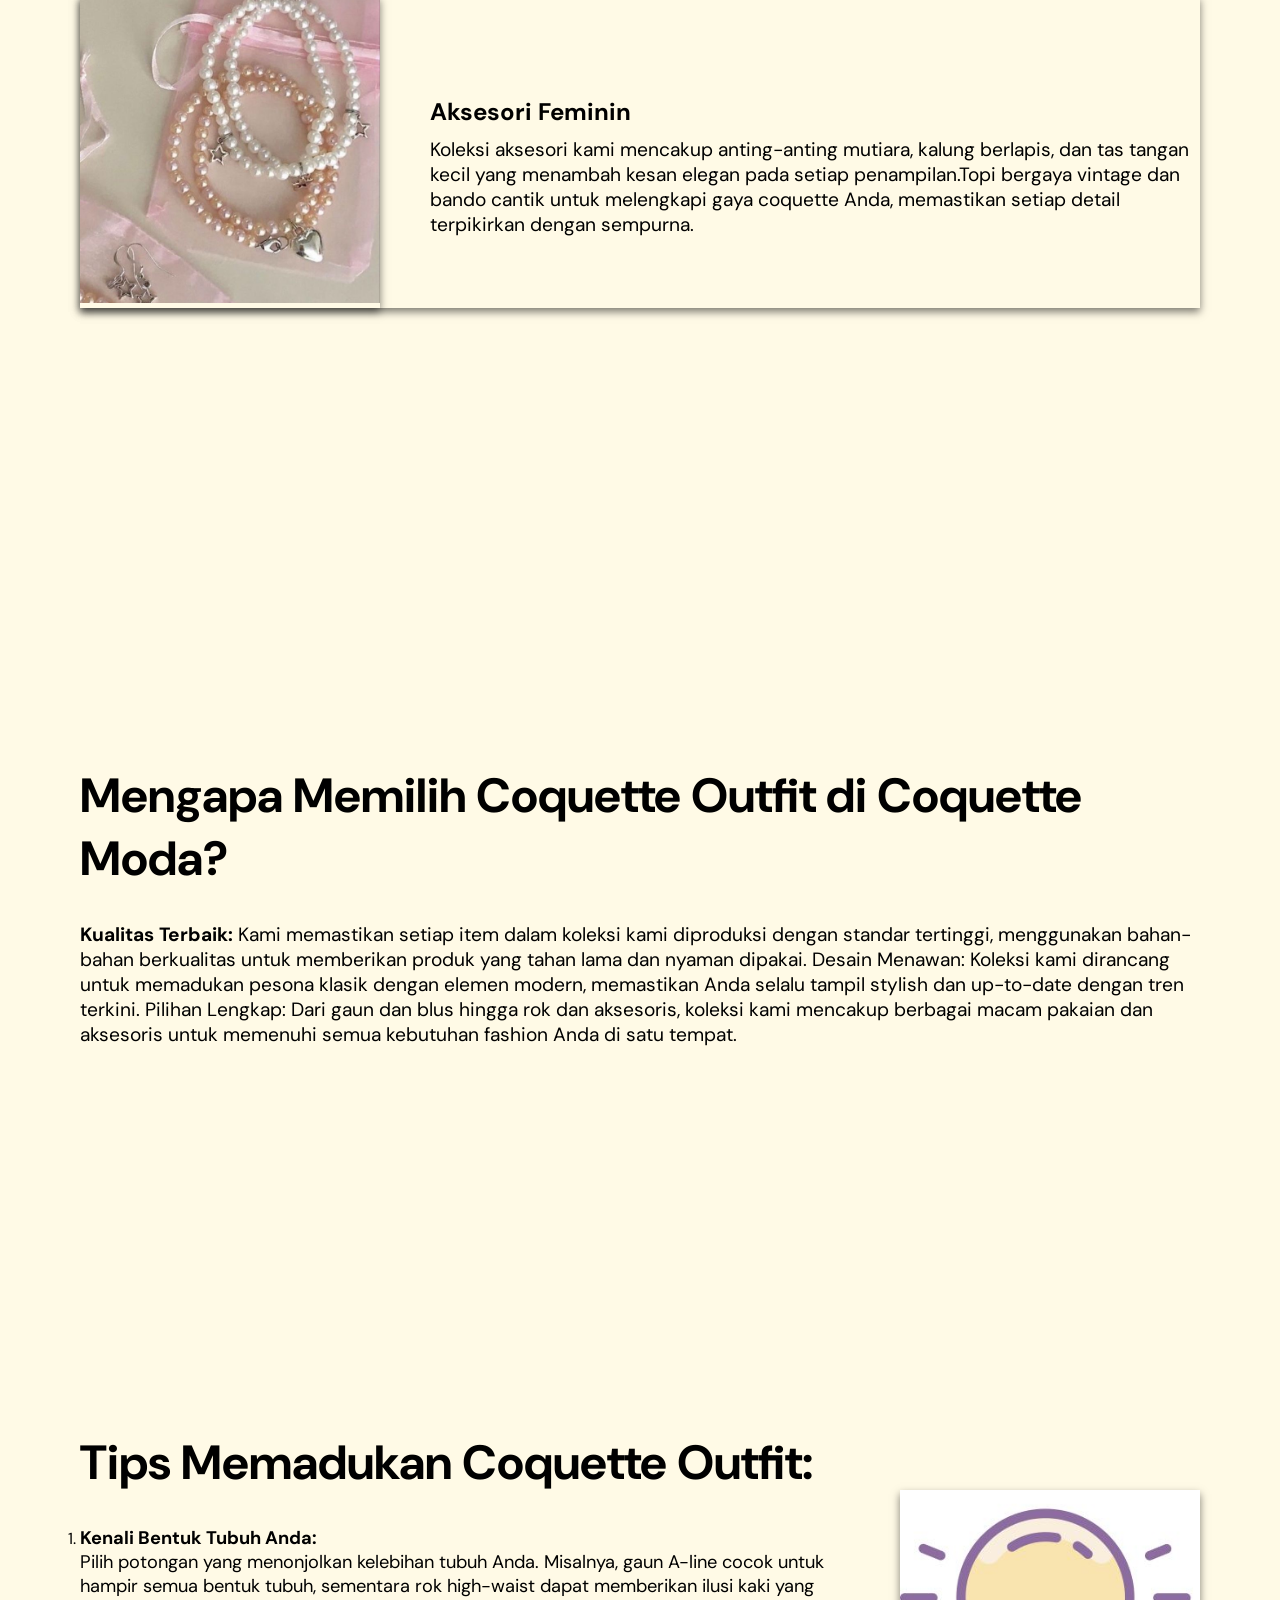
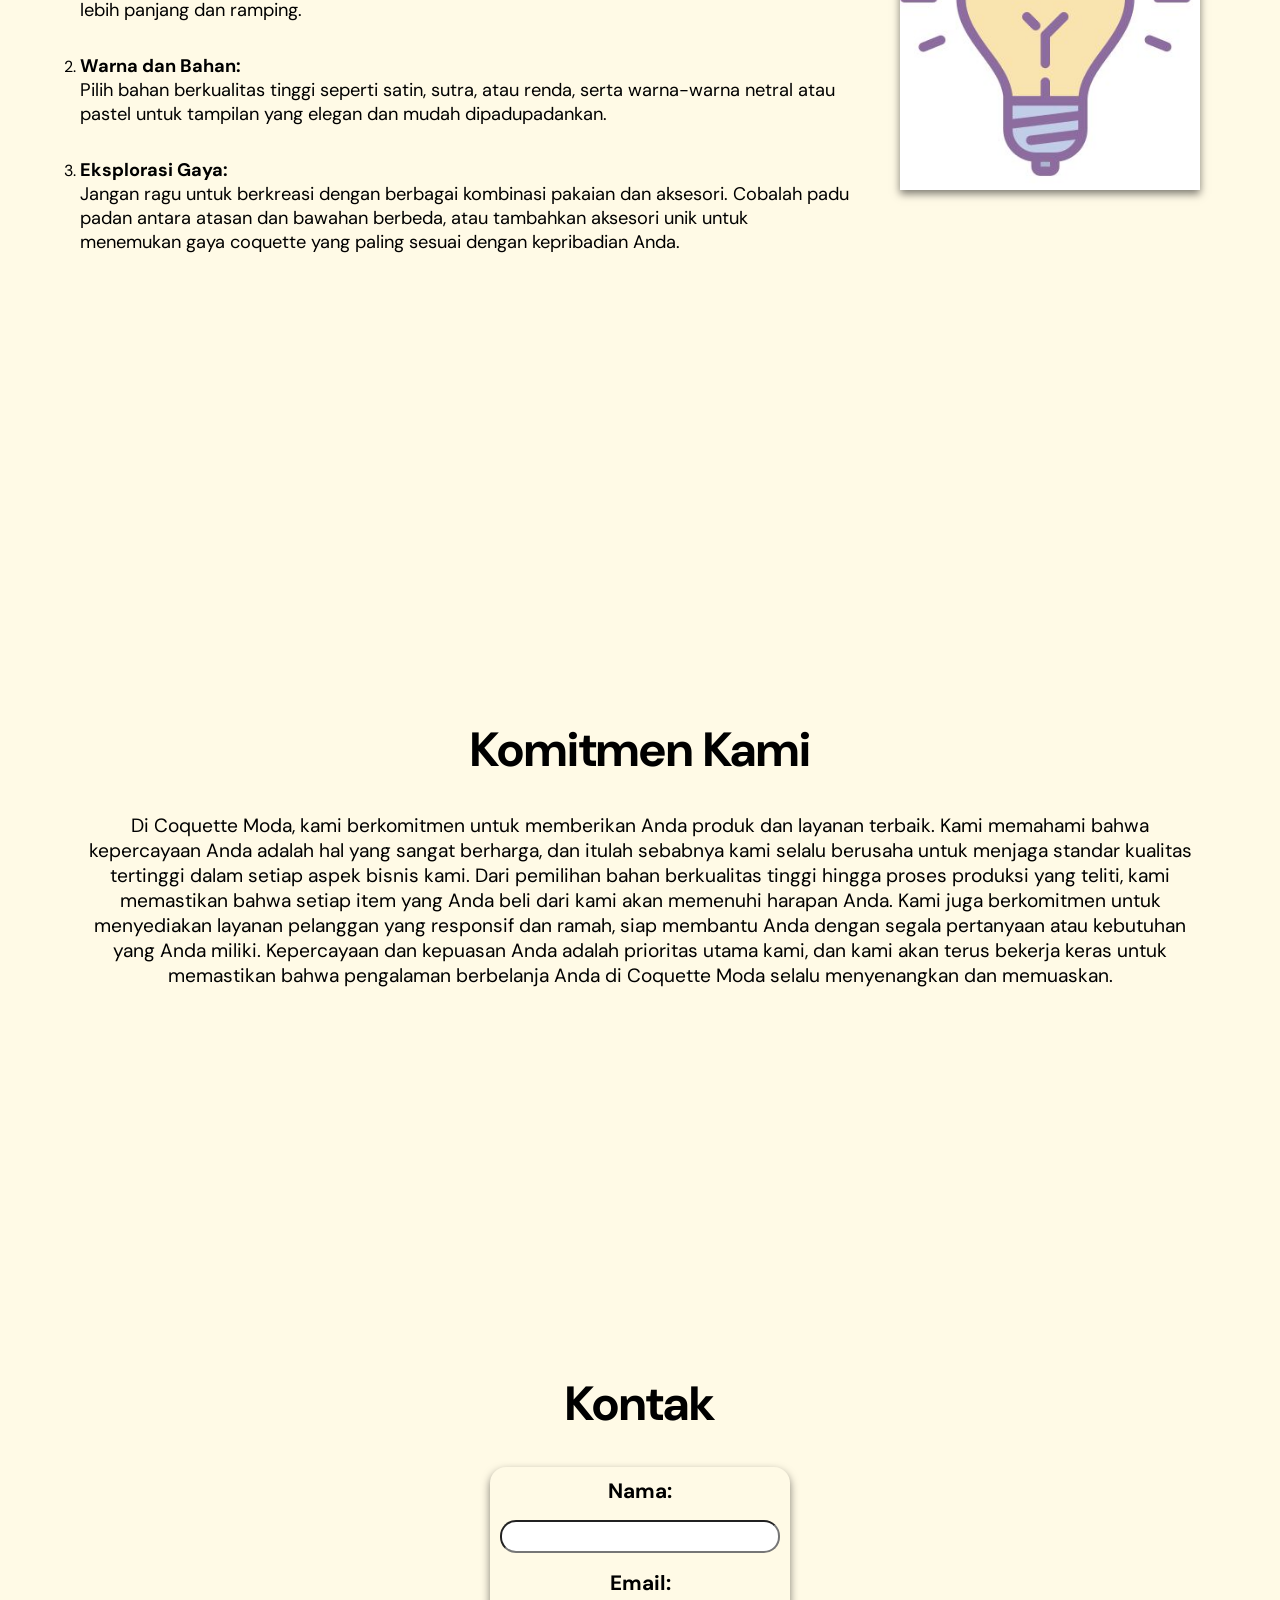
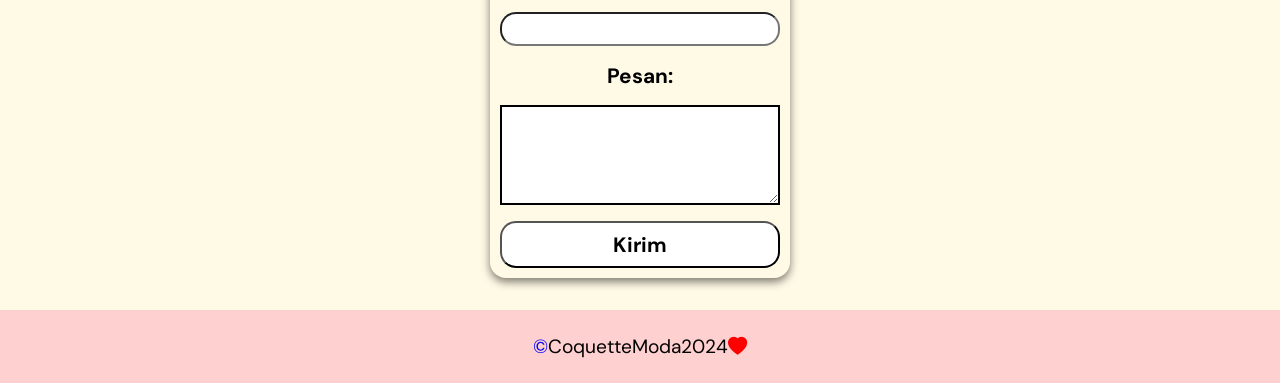
==== commit f97609d0: "clear git add . git add ." ====
--- a/index.html
+++ b/index.html
@@ -123,7 +123,7 @@
                     <h2>Mengapa Memilih Coquette Outfit di Coquette Moda?</h2>
                 </article>
                 <article>
-                    <p><strong>Kualitas Terbaik:</strong> Kami memastikan setiap item dalam koleksi kami diproduksi dengan standar tertinggi, menggunakan bahan-bahan berkualitas untuk memberikan produk yang tahan lama dan nyaman dipakai. Desain Menawan: Koleksi kami dirancang untuk memadukan pesona klasik dengan elemen modern, memastikan Anda selalu tampil stylish dan up-to-date dengan tren terkini. Pilihan Lengkap: Dari gaun dan blus hingga rok dan aksesori, koleksi kami mencakup berbagai macam pakaian dan aksesoris untuk memenuhi semua kebutuhan fashion Anda di satu tempat.</p>
+                    <p><strong>Kualitas Terbaik:</strong> Kami memastikan setiap item dalam koleksi kami diproduksi dengan standar tertinggi, menggunakan bahan-bahan berkualitas untuk memberikan produk yang tahan lama dan nyaman dipakai. Desain Menawan: Koleksi kami dirancang untuk memadukan pesona klasik dengan elemen modern, memastikan Anda selalu tampil stylish dan up-to-date dengan tren terkini. Pilihan Lengkap: Dari gaun dan blus hingga rok dan aksesoris, koleksi kami mencakup berbagai macam pakaian dan aksesoris untuk memenuhi semua kebutuhan fashion Anda di satu tempat.</p>
                 </article>
             </div>
         </section>
